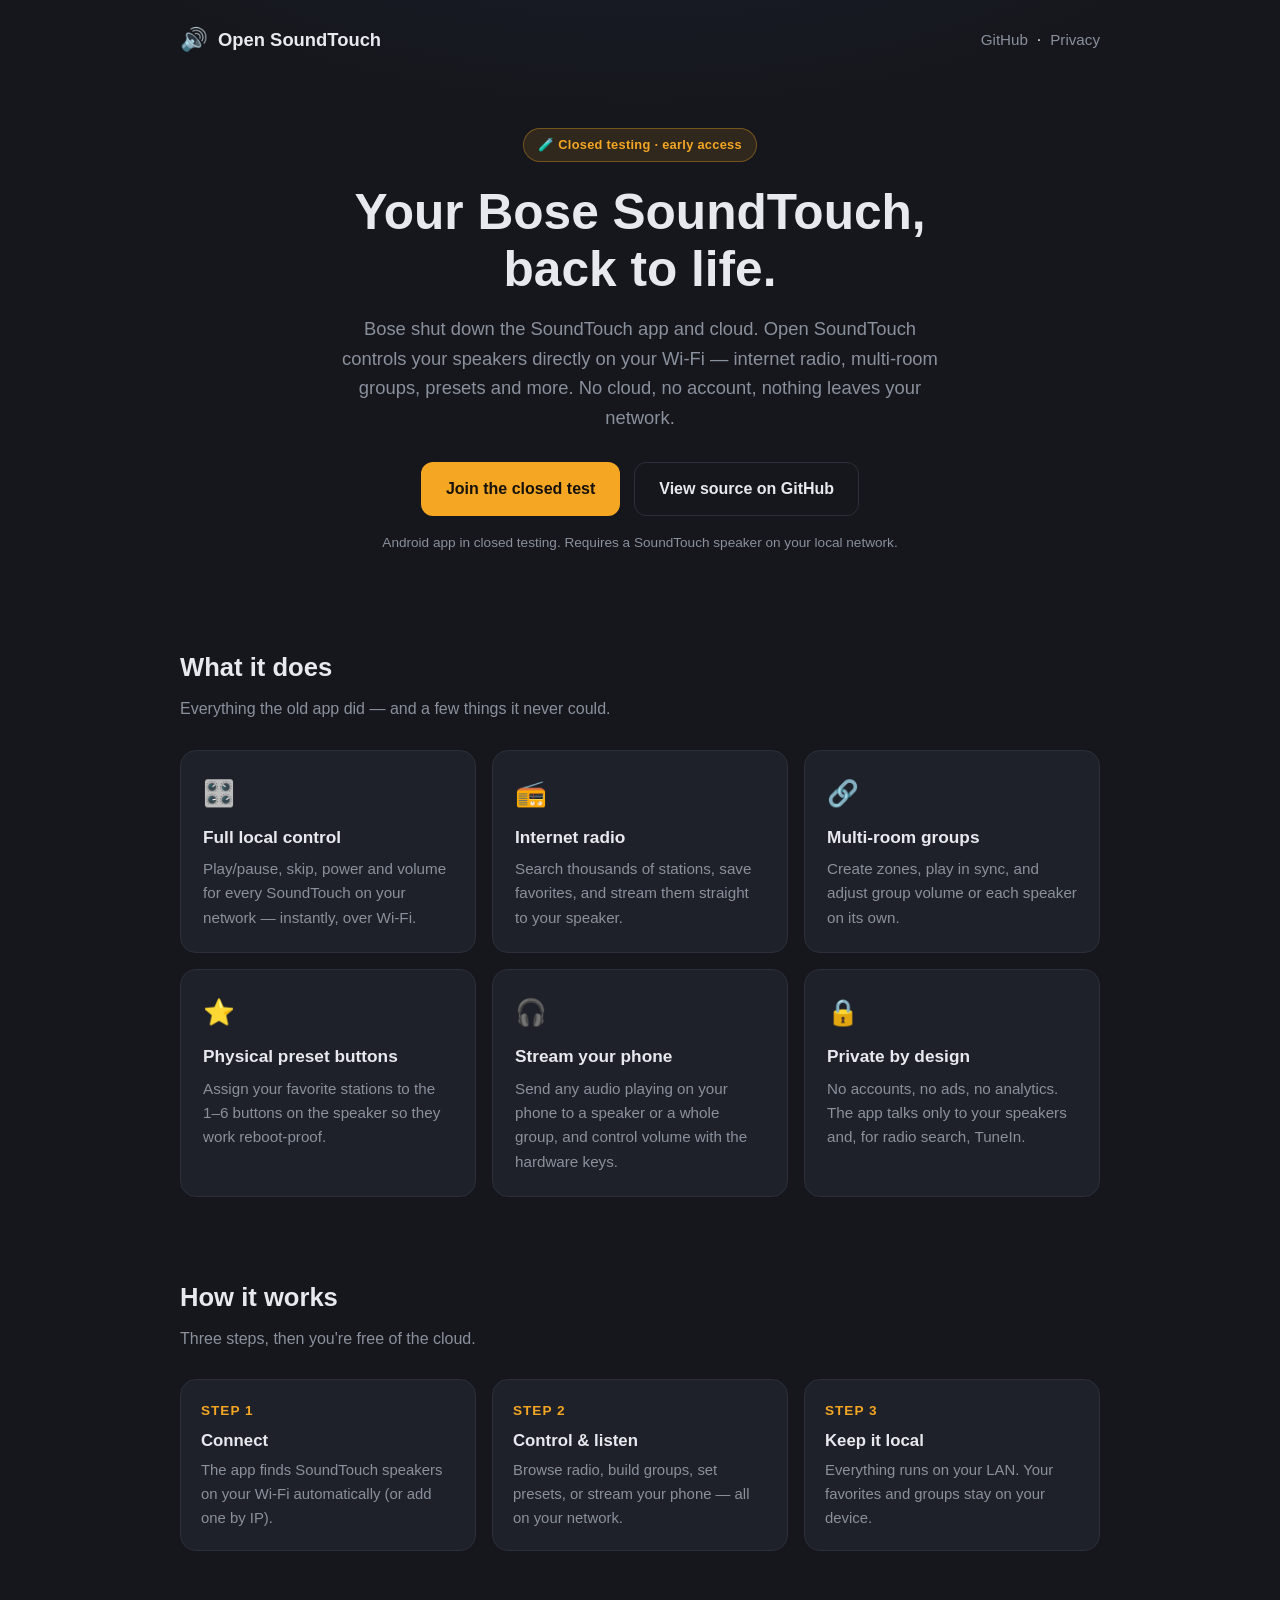
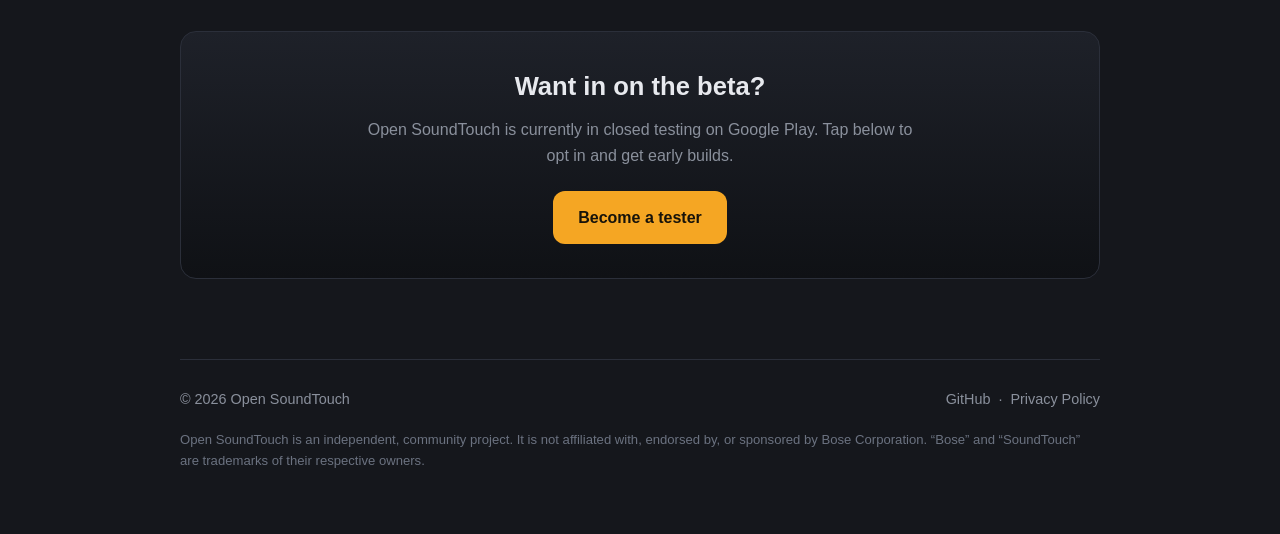
==== index.html @ c3b94a8e "Add GitHub Pages site: landing page + privacy policy" ====
<!doctype html>
<html lang="en">
<head>
  <meta charset="utf-8" />
  <meta name="viewport" content="width=device-width, initial-scale=1" />
  <title>Open SoundTouch — control your Bose speakers without the cloud</title>
  <meta name="description" content="A free, local-first app to control Bose SoundTouch speakers after the official app was discontinued. Internet radio, multi-room groups, presets and more — no cloud, no account." />
  <link rel="icon" href="data:image/svg+xml,%3Csvg xmlns='http://www.w3.org/2000/svg' viewBox='0 0 100 100'%3E%3Ctext y='.9em' font-size='90'%3E%F0%9F%94%8A%3C/text%3E%3C/svg%3E" />
  <link rel="stylesheet" href="style.css" />
</head>
<body>
  <div class="wrap">
    <nav class="nav">
      <div class="brand"><span class="dot">🔊</span> Open SoundTouch</div>
      <div>
        <a class="navlink" href="https://github.com/Hrzwahusa/Open-Soundtouch" target="_blank" rel="noopener">GitHub</a>
        &nbsp;·&nbsp;
        <a class="navlink" href="privacy.html">Privacy</a>
      </div>
    </nav>

    <header class="hero">
      <span class="badge">🧪 Closed testing · early access</span>
      <h1>Your Bose SoundTouch,<br />back to life.</h1>
      <p class="sub">
        Bose shut down the SoundTouch app and cloud. Open SoundTouch controls your
        speakers directly on your Wi‑Fi — internet radio, multi‑room groups, presets
        and more. No cloud, no account, nothing leaves your network.
      </p>
      <div class="cta">
        <a class="btn btn-primary" href="https://play.google.com/apps/testing/com.hrzwahusa.opensoundtouch" target="_blank" rel="noopener">Join the closed test</a>
        <a class="btn btn-ghost" href="https://github.com/Hrzwahusa/Open-Soundtouch" target="_blank" rel="noopener">View source on GitHub</a>
      </div>
      <p class="cta-note">Android app in closed testing. Requires a SoundTouch speaker on your local network.</p>
    </header>

    <section>
      <h2>What it does</h2>
      <p class="section-sub">Everything the old app did — and a few things it never could.</p>
      <div class="grid">
        <div class="card">
          <div class="ic">🎛️</div>
          <h3>Full local control</h3>
          <p>Play/pause, skip, power and volume for every SoundTouch on your network — instantly, over Wi‑Fi.</p>
        </div>
        <div class="card">
          <div class="ic">📻</div>
          <h3>Internet radio</h3>
          <p>Search thousands of stations, save favorites, and stream them straight to your speaker.</p>
        </div>
        <div class="card">
          <div class="ic">🔗</div>
          <h3>Multi‑room groups</h3>
          <p>Create zones, play in sync, and adjust group volume or each speaker on its own.</p>
        </div>
        <div class="card">
          <div class="ic">⭐</div>
          <h3>Physical preset buttons</h3>
          <p>Assign your favorite stations to the 1–6 buttons on the speaker so they work reboot‑proof.</p>
        </div>
        <div class="card">
          <div class="ic">🎧</div>
          <h3>Stream your phone</h3>
          <p>Send any audio playing on your phone to a speaker or a whole group, and control volume with the hardware keys.</p>
        </div>
        <div class="card">
          <div class="ic">🔒</div>
          <h3>Private by design</h3>
          <p>No accounts, no ads, no analytics. The app talks only to your speakers and, for radio search, TuneIn.</p>
        </div>
      </div>
    </section>

    <section>
      <h2>How it works</h2>
      <p class="section-sub">Three steps, then you're free of the cloud.</p>
      <div class="steps">
        <div class="step">
          <div class="n">STEP 1</div>
          <h3>Connect</h3>
          <p>The app finds SoundTouch speakers on your Wi‑Fi automatically (or add one by IP).</p>
        </div>
        <div class="step">
          <div class="n">STEP 2</div>
          <h3>Control &amp; listen</h3>
          <p>Browse radio, build groups, set presets, or stream your phone — all on your network.</p>
        </div>
        <div class="step">
          <div class="n">STEP 3</div>
          <h3>Keep it local</h3>
          <p>Everything runs on your LAN. Your favorites and groups stay on your device.</p>
        </div>
      </div>
    </section>

    <section>
      <div class="callout">
        <h2>Want in on the beta?</h2>
        <p>Open SoundTouch is currently in closed testing on Google Play. Tap below to opt in and get early builds.</p>
        <a class="btn btn-primary" href="https://play.google.com/apps/testing/com.hrzwahusa.opensoundtouch" target="_blank" rel="noopener">Become a tester</a>
      </div>
    </section>

    <footer>
      <div class="frow">
        <div>© <span id="yr"></span> Open SoundTouch</div>
        <div>
          <a href="https://github.com/Hrzwahusa/Open-Soundtouch" target="_blank" rel="noopener">GitHub</a>
          &nbsp;·&nbsp;
          <a href="privacy.html">Privacy Policy</a>
        </div>
      </div>
      <p class="disclaimer">
        Open SoundTouch is an independent, community project. It is not affiliated with,
        endorsed by, or sponsored by Bose Corporation. “Bose” and “SoundTouch” are trademarks
        of their respective owners.
      </p>
    </footer>
  </div>
  <script>document.getElementById('yr').textContent = new Date().getFullYear();</script>
</body>
</html>
---- style.css ----
:root {
  --bg: #15171c;
  --bg2: #0f1115;
  --surface: #1e2129;
  --surface2: #262a33;
  --text: #e7e9ee;
  --muted: #8a909c;
  --accent: #f5a623;
  --accent-ink: #17130a;
  --border: #2b2f3a;
  --radius: 16px;
}

* { box-sizing: border-box; }

html { scroll-behavior: smooth; }

body {
  margin: 0;
  background: radial-gradient(1200px 600px at 50% -10%, #1c2030 0%, var(--bg) 55%) no-repeat, var(--bg);
  color: var(--text);
  font-family: -apple-system, BlinkMacSystemFont, "Segoe UI", Roboto, Helvetica, Arial, sans-serif;
  line-height: 1.6;
  -webkit-font-smoothing: antialiased;
}

.wrap { max-width: 960px; margin: 0 auto; padding: 0 20px; }

a { color: var(--accent); text-decoration: none; }
a:hover { text-decoration: underline; }

/* Top bar */
.nav {
  display: flex; align-items: center; justify-content: space-between;
  padding: 22px 0; gap: 16px;
}
.brand { display: flex; align-items: center; gap: 10px; font-weight: 700; font-size: 1.15rem; }
.brand .dot { font-size: 1.4rem; }
.nav a.navlink { color: var(--muted); font-size: .95rem; }
.nav a.navlink:hover { color: var(--text); text-decoration: none; }

/* Hero */
.hero { text-align: center; padding: 48px 0 40px; }
.badge {
  display: inline-block; padding: 6px 14px; border-radius: 999px;
  background: rgba(245,166,35,.12); color: var(--accent);
  border: 1px solid rgba(245,166,35,.35);
  font-size: .8rem; font-weight: 600; letter-spacing: .3px; margin-bottom: 22px;
}
.hero h1 { font-size: clamp(2rem, 5vw, 3.1rem); line-height: 1.15; margin: 0 0 16px; }
.hero p.sub { font-size: 1.15rem; color: var(--muted); max-width: 620px; margin: 0 auto 30px; }

.cta { display: flex; gap: 14px; justify-content: center; flex-wrap: wrap; }
.btn {
  display: inline-block; padding: 13px 24px; border-radius: 12px; font-weight: 700;
  border: 1px solid transparent; cursor: pointer; font-size: 1rem;
}
.btn-primary { background: var(--accent); color: var(--accent-ink); }
.btn-primary:hover { filter: brightness(1.07); text-decoration: none; }
.btn-ghost { background: transparent; color: var(--text); border-color: var(--border); }
.btn-ghost:hover { background: var(--surface); text-decoration: none; }
.cta-note { color: var(--muted); font-size: .85rem; margin-top: 16px; }

/* Sections */
section { padding: 40px 0; }
h2 { font-size: 1.6rem; margin: 0 0 8px; }
.section-sub { color: var(--muted); margin: 0 0 28px; }

.grid { display: grid; grid-template-columns: repeat(auto-fit, minmax(240px, 1fr)); gap: 16px; }
.card {
  background: var(--surface); border: 1px solid var(--border);
  border-radius: var(--radius); padding: 22px;
}
.card .ic { font-size: 1.6rem; margin-bottom: 10px; }
.card h3 { margin: 0 0 6px; font-size: 1.08rem; }
.card p { margin: 0; color: var(--muted); font-size: .95rem; }

/* Steps */
.steps { display: grid; grid-template-columns: repeat(auto-fit, minmax(200px, 1fr)); gap: 16px; }
.step { background: var(--surface); border: 1px solid var(--border); border-radius: var(--radius); padding: 20px; }
.step .n { color: var(--accent); font-weight: 800; font-size: .85rem; letter-spacing: 1px; }
.step h3 { margin: 6px 0 4px; font-size: 1.05rem; }
.step p { margin: 0; color: var(--muted); font-size: .93rem; }

/* Callout */
.callout {
  background: linear-gradient(180deg, var(--surface), var(--bg2));
  border: 1px solid var(--border); border-radius: var(--radius);
  padding: 34px; text-align: center;
}
.callout h2 { margin-bottom: 10px; }
.callout p { color: var(--muted); margin: 0 auto 22px; max-width: 560px; }

/* Footer */
footer { border-top: 1px solid var(--border); margin-top: 40px; padding: 28px 0 50px; color: var(--muted); font-size: .9rem; }
footer .frow { display: flex; justify-content: space-between; flex-wrap: wrap; gap: 12px; }
footer a { color: var(--muted); }
footer a:hover { color: var(--text); }
.disclaimer { margin-top: 18px; font-size: .82rem; color: #6b7280; }

/* Legal (privacy) page */
.legal { padding: 20px 0 10px; }
.legal h1 { font-size: 2rem; margin: 20px 0 6px; }
.legal .updated { color: var(--muted); font-size: .9rem; margin-bottom: 26px; }
.legal h2 { font-size: 1.25rem; margin: 30px 0 10px; }
.legal p, .legal li { color: #cfd3dc; }
.legal ul { padding-left: 20px; }
.legal .tldr {
  background: var(--surface); border: 1px solid var(--border);
  border-left: 3px solid var(--accent); border-radius: 12px; padding: 16px 20px; margin: 8px 0 10px;
}
.legal code { background: var(--surface2); padding: 2px 6px; border-radius: 6px; font-size: .9em; }
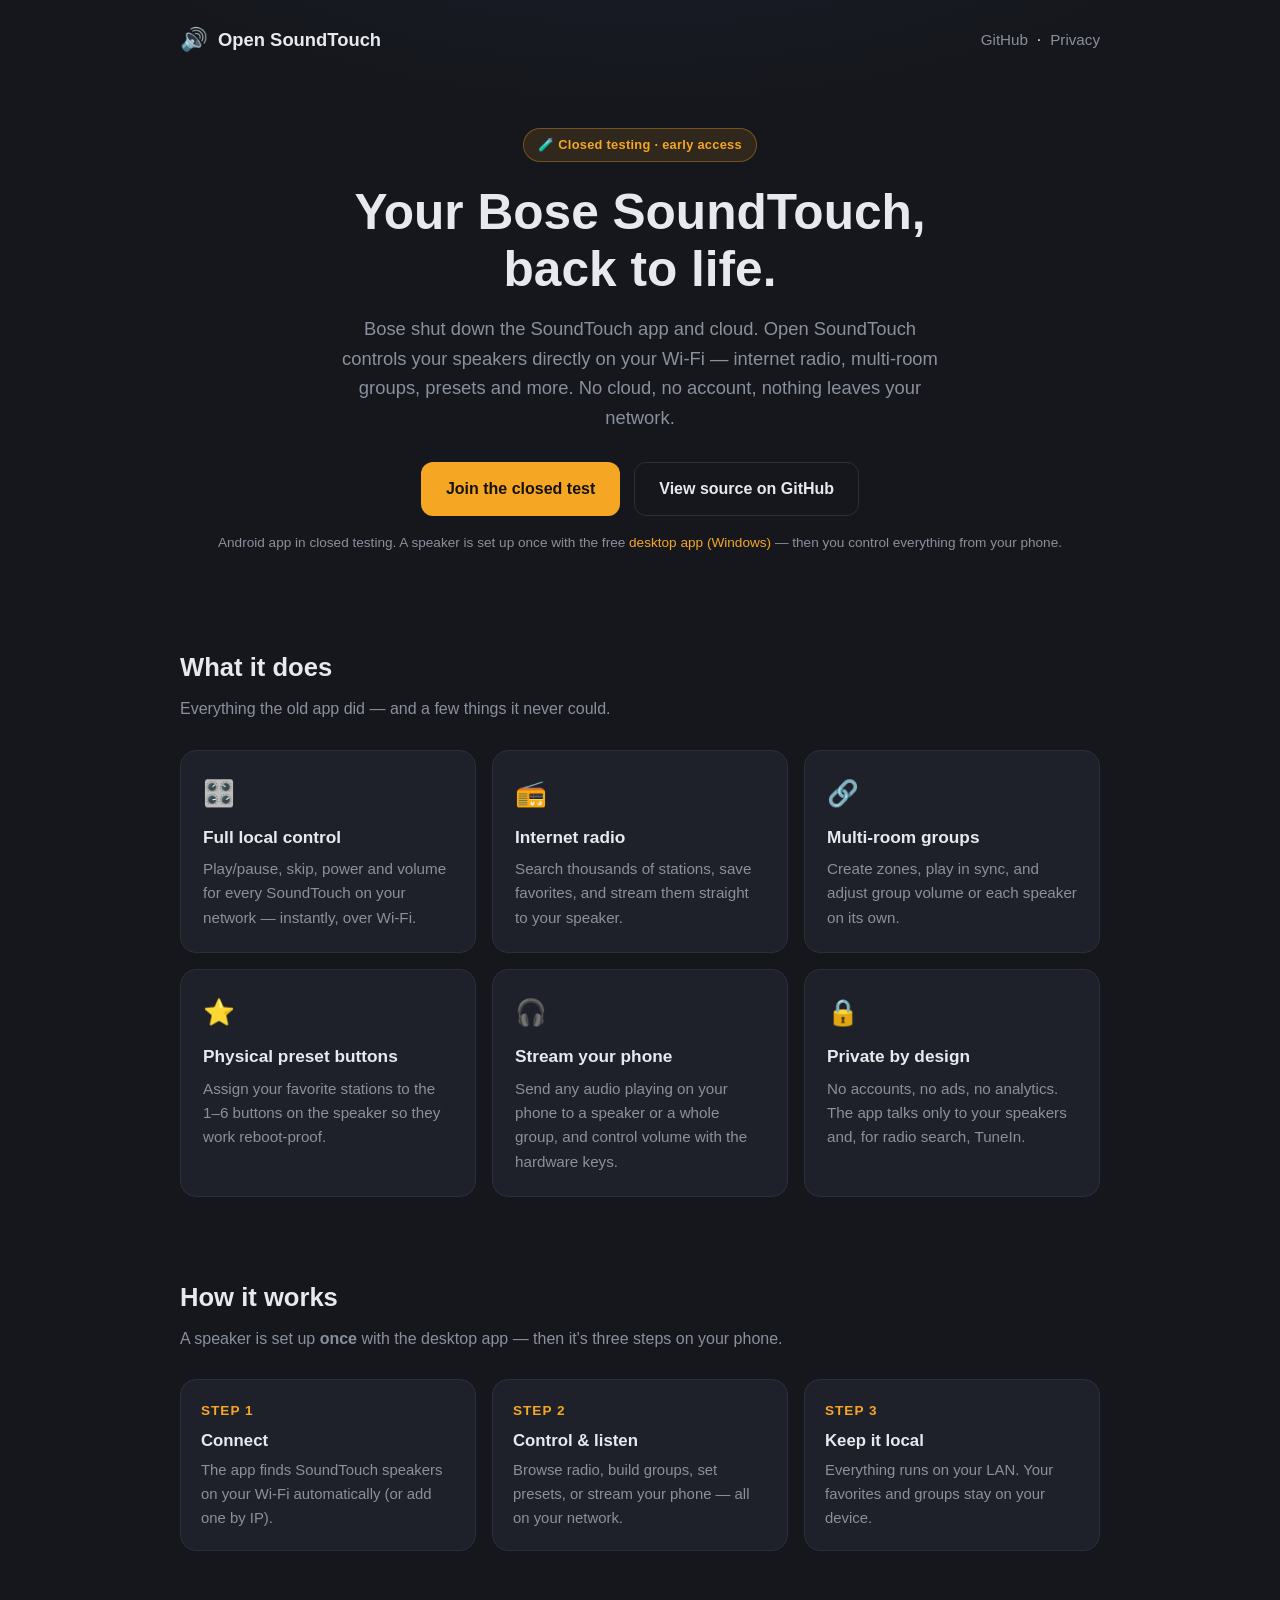
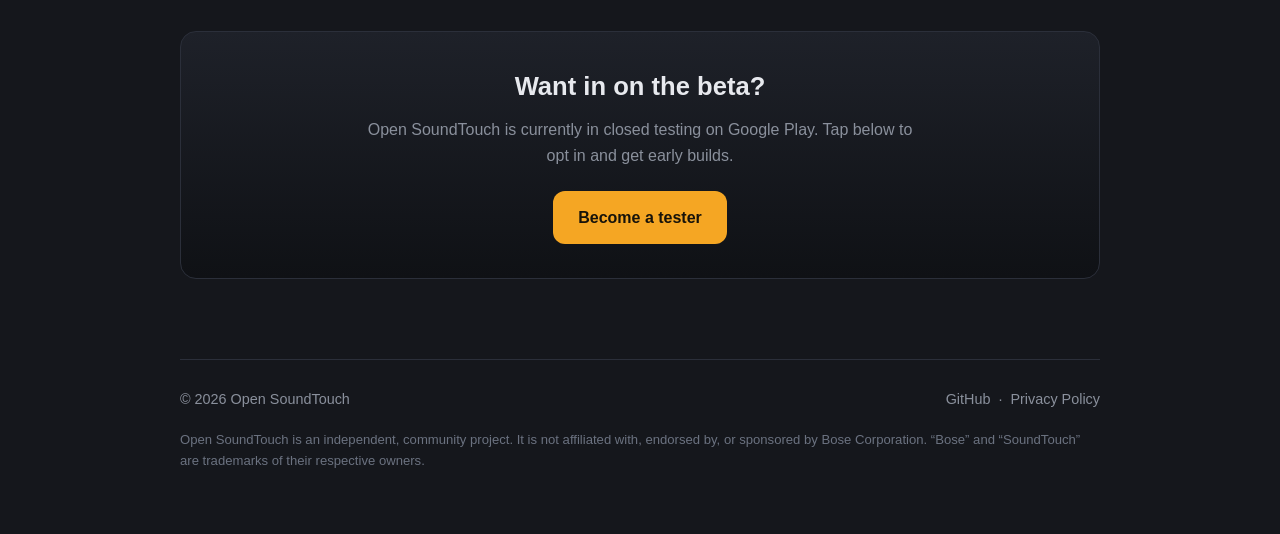
==== commit f41bdc90: "Landing: note that the desktop app is needed for one-time setup" ====
--- a/index.html
+++ b/index.html
@@ -31,7 +31,7 @@
         <a class="btn btn-primary" href="https://play.google.com/apps/testing/com.hrzwahusa.opensoundtouch" target="_blank" rel="noopener">Join the closed test</a>
         <a class="btn btn-ghost" href="https://github.com/Hrzwahusa/Open-Soundtouch" target="_blank" rel="noopener">View source on GitHub</a>
       </div>
-      <p class="cta-note">Android app in closed testing. Requires a SoundTouch speaker on your local network.</p>
+      <p class="cta-note">Android app in closed testing. A speaker is set up once with the free <a href="https://github.com/Hrzwahusa/Open-Soundtouch/releases/latest" target="_blank" rel="noopener">desktop app (Windows)</a> &mdash; then you control everything from your phone.</p>
     </header>
 
     <section>
@@ -73,7 +73,7 @@
 
     <section>
       <h2>How it works</h2>
-      <p class="section-sub">Three steps, then you're free of the cloud.</p>
+      <p class="section-sub">A speaker is set up <strong>once</strong> with the desktop app &mdash; then it's three steps on your phone.</p>
       <div class="steps">
         <div class="step">
           <div class="n">STEP 1</div>
